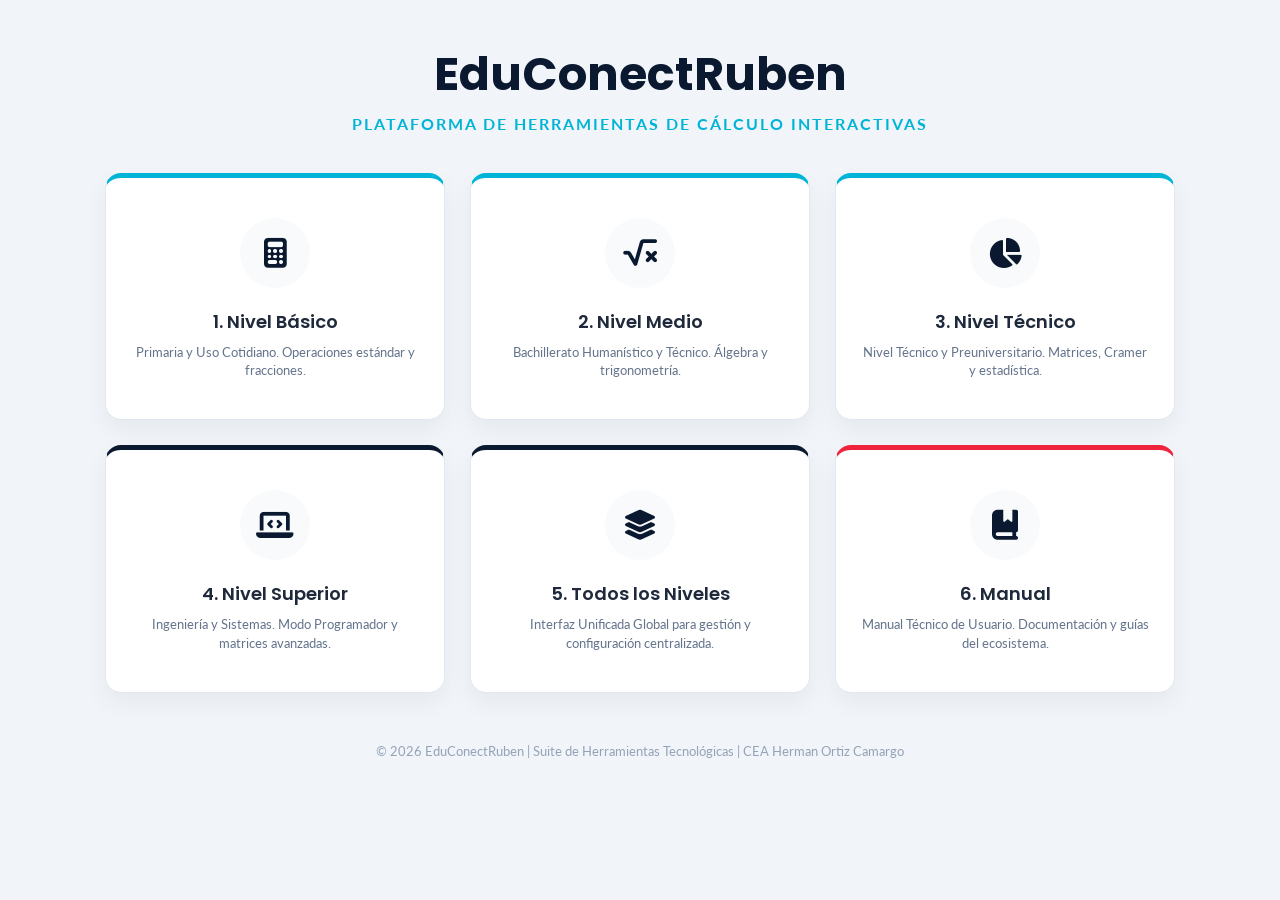
==== index.html @ 66a1eb3a "Add files via upload" ====
<!DOCTYPE html>
<html lang="es">
<head>
    <meta charset="UTF-8">
    <meta name="viewport" content="width=device-width, initial-scale=1.0">
    <title>EduConectRuben | Hub Maestro</title>
    <link rel="preconnect" href="https://fonts.googleapis.com">
    <link rel="preconnect" href="https://fonts.gstatic.com" crossorigin>
    <link href="https://fonts.googleapis.com/css2?family=Poppins:wght@400;600;700&family=Lato:wght@400;700&display=swap" rel="stylesheet">
    <link rel="stylesheet" href="https://cdnjs.cloudflare.com/ajax/libs/font-awesome/6.5.1/css/all.min.css">
    <style>
        /* =========================================
           DISEÑO DE PORTAL MAESTRO EDUCONECTRUBEN
           ========================================= */
        * { box-sizing: border-box; margin: 0; padding: 0; }
        
        body {
            background-color: #f1f5f9;
            min-height: 100vh;
            display: flex;
            flex-direction: column;
            align-items: center;
            font-family: 'Lato', sans-serif;
            padding: 40px 20px;
        }

        .header-portal {
            text-align: center;
            margin-bottom: 40px;
        }

        .header-portal h1 {
            font-family: 'Poppins', sans-serif;
            color: #0A192F;
            font-size: 46px;
            font-weight: 700;
        }

        .header-portal p {
            color: #00B4D8;
            font-size: 16px;
            font-weight: 700;
            text-transform: uppercase;
            letter-spacing: 2px;
            margin-top: 5px;
        }

        /* GRID DE CUADRITOS SIMÉTRICOS PRO (3 COLUMNAS) */
        .grid-container {
            display: grid;
            grid-template-columns: repeat(3, 340px);
            gap: 25px;
            justify-content: center;
            max-width: 1100px;
            width: 100%;
        }

        .calc-tile {
            background-color: #FFFFFF;
            border-radius: 16px;
            box-shadow: 0 10px 25px rgba(10, 25, 47, 0.05);
            display: flex;
            flex-direction: column;
            align-items: center;
            justify-content: center;
            text-decoration: none;
            padding: 40px 25px;
            transition: all 0.3s cubic-bezier(0.4, 0, 0.2, 1);
            border: 1px solid #e2e8f0;
            text-align: center;
            position: relative;
            overflow: hidden;
        }

        .calc-tile:hover {
            transform: translateY(-8px);
            box-shadow: 0 20px 40px rgba(0, 180, 216, 0.15);
            border-color: #00B4D8;
        }

        .calc-tile .icon-wrapper {
            width: 70px;
            height: 70px;
            background-color: #f8fafc;
            border-radius: 50%;
            display: flex;
            align-items: center;
            justify-content: center;
            margin-bottom: 20px;
            transition: all 0.25s ease;
        }

        .calc-tile:hover .icon-wrapper {
            background-color: #00B4D8;
        }

        .calc-tile i {
            font-size: 30px;
            color: #0A192F;
            transition: all 0.25s ease;
        }

        .calc-tile:hover i {
            color: #FFFFFF;
        }

        .calc-tile h3 {
            font-family: 'Poppins', sans-serif;
            color: #1e293b;
            font-size: 18px;
            font-weight: 600;
            margin: 0 0 8px 0;
        }

        .calc-tile p {
            color: #64748b;
            font-size: 13px;
            margin: 0;
            line-height: 1.4;
        }

        /* COLORES DE ACENTO SUPERIOR */
        .tile-accent-blue { border-top: 5px solid #00B4D8; }
        .tile-accent-navy { border-top: 5px solid #0A192F; }
        .tile-accent-red { border-top: 5px solid #EF233C; }

        footer {
            margin-top: 50px;
            color: #94a3b8;
            font-size: 13px;
            text-align: center;
        }
    </style>
</head>
<body>

    <div class="header-portal">
        <h1>EduConectRuben</h1>
        <p>Plataforma de Herramientas de Cálculo Interactivas</p>
    </div>

    <div class="grid-container">
        
        <a href="1. Nivel Básico (Primaria y Uso Cotidiano)/index.html" class="calc-tile tile-accent-blue">
            <div class="icon-wrapper"><i class="fa-solid fa-calculator"></i></div>
            <h3>1. Nivel Básico</h3>
            <p>Primaria y Uso Cotidiano. Operaciones estándar y fracciones.</p>
        </a>

        <a href="2. Nivel Medio y Bachillerato (Humanístico y Técnico)/index.html" class="calc-tile tile-accent-blue">
            <div class="icon-wrapper"><i class="fa-solid fa-square-root-variable"></i></div>
            <h3>2. Nivel Medio</h3>
            <p>Bachillerato Humanístico y Técnico. Álgebra y trigonometría.</p>
        </a>

        <a href="3. Nivel Técnico y Preuniversitario/index.html" class="calc-tile tile-accent-blue">
            <div class="icon-wrapper"><i class="fa-solid fa-chart-pie"></i></div>
            <h3>3. Nivel Técnico</h3>
            <p>Nivel Técnico y Preuniversitario. Matrices, Cramer y estadística.</p>
        </a>

        <a href="4. Nivel Superior y Profesional (Ingeniería y Sistemas)/index.html" class="calc-tile tile-accent-navy">
            <div class="icon-wrapper"><i class="fa-solid fa-laptop-code"></i></div>
            <h3>4. Nivel Superior</h3>
            <p>Ingeniería y Sistemas. Modo Programador y matrices avanzadas.</p>
        </a>

        <a href="5. Todos los Niveles(1-4)/index.html" class="calc-tile tile-accent-navy">
            <div class="icon-wrapper"><i class="fa-solid fa-layer-group"></i></div>
            <h3>5. Todos los Niveles</h3>
            <p>Interfaz Unificada Global para gestión y configuración centralizada.</p>
        </a>

        <a href="6. manual/index.html" class="calc-tile tile-accent-red">
            <div class="icon-wrapper"><i class="fa-solid fa-book-bookmark"></i></div>
            <h3>6. Manual</h3>
            <p>Manual Técnico de Usuario. Documentación y guías del ecosistema.</p>
        </a>

    </div>

    <footer>
        &copy; 2026 EduConectRuben | Suite de Herramientas Tecnológicas | CEA Herman Ortiz Camargo
    </footer>

</body>
</html>
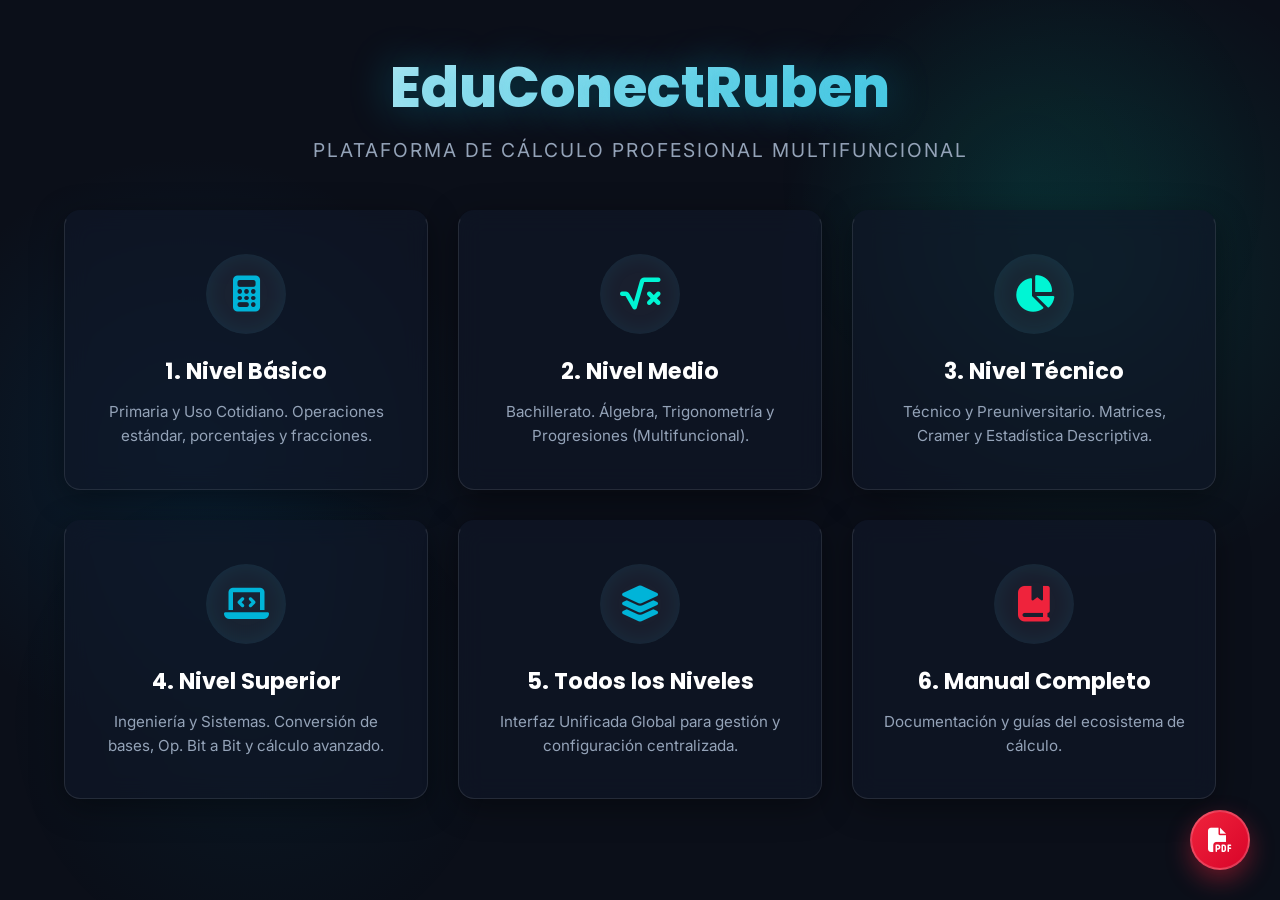
==== commit 3ee6118e: "Add files via upload" ====
--- a/index.html
+++ b/index.html
@@ -3,185 +3,197 @@
 <head>
     <meta charset="UTF-8">
     <meta name="viewport" content="width=device-width, initial-scale=1.0">
-    <title>EduConectRuben | Hub Maestro</title>
-    <link rel="preconnect" href="https://fonts.googleapis.com">
-    <link rel="preconnect" href="https://fonts.gstatic.com" crossorigin>
-    <link href="https://fonts.googleapis.com/css2?family=Poppins:wght@400;600;700&family=Lato:wght@400;700&display=swap" rel="stylesheet">
+    <title>EduConectRuben | Hub de Calculadoras Pro</title>
+    
+    <!-- Global Assets -->
+    <link rel="stylesheet" href="assets/css/global.css">
+    
+    <!-- Icons -->
     <link rel="stylesheet" href="https://cdnjs.cloudflare.com/ajax/libs/font-awesome/6.5.1/css/all.min.css">
+    
     <style>
-        /* =========================================
-           DISEÑO DE PORTAL MAESTRO EDUCONECTRUBEN
-           ========================================= */
-        * { box-sizing: border-box; margin: 0; padding: 0; }
-        
-        body {
-            background-color: #f1f5f9;
-            min-height: 100vh;
-            display: flex;
-            flex-direction: column;
-            align-items: center;
-            font-family: 'Lato', sans-serif;
-            padding: 40px 20px;
+        /* Specific styles for Main Portal */
+        .hero-section {
+            text-align: center;
+            margin-top: 5vh;
+            margin-bottom: 3rem;
+            animation: fadeInDown 0.8s ease-out;
         }
 
-        .header-portal {
-            text-align: center;
-            margin-bottom: 40px;
+        .hero-title {
+            font-size: 3.5rem;
+            font-weight: 800;
+            background: linear-gradient(135deg, #FFF, var(--clr-primary));
+            -webkit-background-clip: text;
+            -webkit-text-fill-color: transparent;
+            margin-bottom: 0.5rem;
+            text-shadow: 0 0 40px rgba(0, 180, 216, 0.4);
         }
 
-        .header-portal h1 {
-            font-family: 'Poppins', sans-serif;
-            color: #0A192F;
-            font-size: 46px;
-            font-weight: 700;
+        .hero-subtitle {
+            font-size: 1.2rem;
+            color: var(--clr-text-muted);
+            letter-spacing: 2px;
+            text-transform: uppercase;
         }
 
-        .header-portal p {
-            color: #00B4D8;
-            font-size: 16px;
-            font-weight: 700;
-            text-transform: uppercase;
-            letter-spacing: 2px;
-            margin-top: 5px;
-        }
-
-        /* GRID DE CUADRITOS SIMÉTRICOS PRO (3 COLUMNAS) */
         .grid-container {
             display: grid;
-            grid-template-columns: repeat(3, 340px);
-            gap: 25px;
-            justify-content: center;
-            max-width: 1100px;
-            width: 100%;
+            grid-template-columns: repeat(auto-fit, minmax(320px, 1fr));
+            gap: 30px;
+            max-width: 1200px;
+            width: 90%;
+            margin: 0 auto;
+            padding-bottom: 100px; /* Space for floating button */
         }
 
         .calc-tile {
-            background-color: #FFFFFF;
-            border-radius: 16px;
-            box-shadow: 0 10px 25px rgba(10, 25, 47, 0.05);
+            position: relative;
+            padding: 40px 30px;
+            text-align: center;
             display: flex;
             flex-direction: column;
             align-items: center;
             justify-content: center;
-            text-decoration: none;
-            padding: 40px 25px;
-            transition: all 0.3s cubic-bezier(0.4, 0, 0.2, 1);
-            border: 1px solid #e2e8f0;
-            text-align: center;
-            position: relative;
+            transition: all 0.4s cubic-bezier(0.175, 0.885, 0.32, 1.275);
             overflow: hidden;
+            border-top: 4px solid transparent;
         }
 
         .calc-tile:hover {
-            transform: translateY(-8px);
-            box-shadow: 0 20px 40px rgba(0, 180, 216, 0.15);
-            border-color: #00B4D8;
+            transform: translateY(-12px) scale(1.02);
+            box-shadow: 0 20px 40px rgba(0, 0, 0, 0.5);
+            border-top-color: var(--clr-primary);
+        }
+        
+        .calc-tile.accent-alt:hover {
+            border-top-color: var(--clr-accent);
+        }
+        
+        .calc-tile.accent-danger:hover {
+            border-top-color: var(--clr-danger);
         }
 
-        .calc-tile .icon-wrapper {
-            width: 70px;
-            height: 70px;
-            background-color: #f8fafc;
+        .icon-wrapper {
+            width: 80px;
+            height: 80px;
+            background: rgba(255, 255, 255, 0.05);
             border-radius: 50%;
             display: flex;
             align-items: center;
             justify-content: center;
             margin-bottom: 20px;
-            transition: all 0.25s ease;
+            transition: all 0.4s ease;
+            box-shadow: inset 0 0 20px rgba(0, 180, 216, 0.1);
         }
 
         .calc-tile:hover .icon-wrapper {
-            background-color: #00B4D8;
+            background: rgba(0, 180, 216, 0.2);
+            transform: rotateY(180deg);
+        }
+        
+        .calc-tile.accent-alt:hover .icon-wrapper {
+            background: rgba(0, 245, 212, 0.2);
+        }
+
+        .calc-tile.accent-danger:hover .icon-wrapper {
+            background: rgba(239, 35, 60, 0.2);
         }
 
         .calc-tile i {
-            font-size: 30px;
-            color: #0A192F;
-            transition: all 0.25s ease;
+            font-size: 36px;
+            color: var(--clr-primary);
+            transition: all 0.4s ease;
         }
 
+        .calc-tile.accent-alt i { color: var(--clr-accent); }
+        .calc-tile.accent-danger i { color: var(--clr-danger); }
+
         .calc-tile:hover i {
-            color: #FFFFFF;
+            color: #FFF;
         }
 
         .calc-tile h3 {
-            font-family: 'Poppins', sans-serif;
-            color: #1e293b;
-            font-size: 18px;
-            font-weight: 600;
-            margin: 0 0 8px 0;
+            font-size: 1.4rem;
+            color: var(--clr-text-main);
+            margin-bottom: 12px;
         }
 
         .calc-tile p {
-            color: #64748b;
-            font-size: 13px;
-            margin: 0;
-            line-height: 1.4;
+            font-size: 0.95rem;
+            color: var(--clr-text-muted);
+            line-height: 1.6;
         }
 
-        /* COLORES DE ACENTO SUPERIOR */
-        .tile-accent-blue { border-top: 5px solid #00B4D8; }
-        .tile-accent-navy { border-top: 5px solid #0A192F; }
-        .tile-accent-red { border-top: 5px solid #EF233C; }
+        @keyframes fadeInDown {
+            from { opacity: 0; transform: translateY(-30px); }
+            to { opacity: 1; transform: translateY(0); }
+        }
 
-        footer {
-            margin-top: 50px;
-            color: #94a3b8;
-            font-size: 13px;
-            text-align: center;
+        /* Subtle Background Particles logic (CSS only approximation for performance) */
+        .particles {
+            position: fixed;
+            top: 0; left: 0; width: 100%; height: 100%;
+            pointer-events: none;
+            z-index: -1;
+            background: 
+                radial-gradient(circle at 80% 20%, rgba(0, 245, 212, 0.05) 0%, transparent 20%),
+                radial-gradient(circle at 20% 80%, rgba(0, 180, 216, 0.05) 0%, transparent 20%);
         }
     </style>
 </head>
 <body>
+    <div class="particles"></div>
 
-    <div class="header-portal">
-        <h1>EduConectRuben</h1>
-        <p>Plataforma de Herramientas de Cálculo Interactivas</p>
+    <div class="hero-section">
+        <h1 class="hero-title">EduConectRuben</h1>
+        <p class="hero-subtitle">Plataforma de Cálculo Profesional Multifuncional</p>
     </div>
 
     <div class="grid-container">
-        
-        <a href="1. Nivel Básico (Primaria y Uso Cotidiano)/index.html" class="calc-tile tile-accent-blue">
+        <!-- Nivel 1 -->
+        <a href="1. Nivel Básico (Primaria y Uso Cotidiano)/index.html" class="glass-panel calc-tile">
             <div class="icon-wrapper"><i class="fa-solid fa-calculator"></i></div>
             <h3>1. Nivel Básico</h3>
-            <p>Primaria y Uso Cotidiano. Operaciones estándar y fracciones.</p>
+            <p>Primaria y Uso Cotidiano. Operaciones estándar, porcentajes y fracciones.</p>
         </a>
 
-        <a href="2. Nivel Medio y Bachillerato (Humanístico y Técnico)/index.html" class="calc-tile tile-accent-blue">
+        <!-- Nivel 2 -->
+        <a href="2. Nivel Medio y Bachillerato (Humanístico y Técnico)/index.html" class="glass-panel calc-tile accent-alt">
             <div class="icon-wrapper"><i class="fa-solid fa-square-root-variable"></i></div>
             <h3>2. Nivel Medio</h3>
-            <p>Bachillerato Humanístico y Técnico. Álgebra y trigonometría.</p>
+            <p>Bachillerato. Álgebra, Trigonometría y Progresiones (Multifuncional).</p>
         </a>
 
-        <a href="3. Nivel Técnico y Preuniversitario/index.html" class="calc-tile tile-accent-blue">
+        <!-- Nivel 3 -->
+        <a href="3. Nivel Técnico y Preuniversitario/index.html" class="glass-panel calc-tile accent-alt">
             <div class="icon-wrapper"><i class="fa-solid fa-chart-pie"></i></div>
             <h3>3. Nivel Técnico</h3>
-            <p>Nivel Técnico y Preuniversitario. Matrices, Cramer y estadística.</p>
+            <p>Técnico y Preuniversitario. Matrices, Cramer y Estadística Descriptiva.</p>
         </a>
 
-        <a href="4. Nivel Superior y Profesional (Ingeniería y Sistemas)/index.html" class="calc-tile tile-accent-navy">
+        <!-- Nivel 4 -->
+        <a href="4. Nivel Superior y Profesional (Ingeniería y Sistemas)/index.html" class="glass-panel calc-tile">
             <div class="icon-wrapper"><i class="fa-solid fa-laptop-code"></i></div>
             <h3>4. Nivel Superior</h3>
-            <p>Ingeniería y Sistemas. Modo Programador y matrices avanzadas.</p>
+            <p>Ingeniería y Sistemas. Conversión de bases, Op. Bit a Bit y cálculo avanzado.</p>
         </a>
 
-        <a href="5. Todos los Niveles(1-4)/index.html" class="calc-tile tile-accent-navy">
+        <!-- Todos -->
+        <a href="5. Todos los Niveles(1-4)/index.html" class="glass-panel calc-tile">
             <div class="icon-wrapper"><i class="fa-solid fa-layer-group"></i></div>
             <h3>5. Todos los Niveles</h3>
             <p>Interfaz Unificada Global para gestión y configuración centralizada.</p>
         </a>
 
-        <a href="6. manual/index.html" class="calc-tile tile-accent-red">
+        <!-- Manual -->
+        <a href="6. manual/index.html" class="glass-panel calc-tile accent-danger">
             <div class="icon-wrapper"><i class="fa-solid fa-book-bookmark"></i></div>
-            <h3>6. Manual</h3>
-            <p>Manual Técnico de Usuario. Documentación y guías del ecosistema.</p>
+            <h3>6. Manual Completo</h3>
+            <p>Documentación y guías del ecosistema de cálculo.</p>
         </a>
-
     </div>
 
-    <footer>
-        &copy; 2026 EduConectRuben | Suite de Herramientas Tecnológicas | CEA Herman Ortiz Camargo
-    </footer>
-
+    <script src="assets/js/global.js"></script>
 </body>
 </html>
--- a/assets/css/global.css
+++ b/assets/css/global.css
@@ -0,0 +1,333 @@
+/* =========================================
+   GLOBAL DESIGN SYSTEM - PRO LEVEL
+   ========================================= */
+
+@import url('https://fonts.googleapis.com/css2?family=Poppins:wght@300;400;500;600;700&family=Inter:wght@400;500;600;700&display=swap');
+
+:root {
+    /* Color Palette - Dark Mode High End */
+    --clr-bg-main: #0B0F19;
+    --clr-bg-glass: rgba(16, 23, 41, 0.65);
+    --clr-bg-glass-hover: rgba(22, 33, 62, 0.85);
+    --clr-border: rgba(255, 255, 255, 0.1);
+    --clr-border-glow: rgba(0, 180, 216, 0.5);
+    
+    /* Accents */
+    --clr-primary: #00B4D8;
+    --clr-secondary: #0077B6;
+    --clr-accent: #00F5D4;
+    --clr-danger: #EF233C;
+    --clr-warning: #FFB703;
+    
+    /* Typography Colors */
+    --clr-text-main: #FFFFFF;
+    --clr-text-muted: #94A3B8;
+    --clr-text-dark: #0A192F;
+    
+    /* Variables */
+    --font-heading: 'Poppins', sans-serif;
+    --font-body: 'Inter', sans-serif;
+    --font-mono: 'Courier New', Courier, monospace;
+    --border-radius: 16px;
+    --shadow-glass: 0 8px 32px 0 rgba(0, 0, 0, 0.37);
+    --transition: all 0.3s cubic-bezier(0.25, 0.8, 0.25, 1);
+}
+
+* {
+    box-sizing: border-box;
+    margin: 0;
+    padding: 0;
+}
+
+body {
+    background-color: var(--clr-bg-main);
+    background-image: 
+        radial-gradient(circle at 15% 50%, rgba(0, 119, 182, 0.15), transparent 25%),
+        radial-gradient(circle at 85% 30%, rgba(0, 245, 212, 0.1), transparent 25%);
+    background-attachment: fixed;
+    color: var(--clr-text-main);
+    font-family: var(--font-body);
+    min-height: 100vh;
+    display: flex;
+    flex-direction: column;
+    overflow-x: hidden;
+}
+
+h1, h2, h3, h4, h5, h6 {
+    font-family: var(--font-heading);
+    font-weight: 700;
+}
+
+a {
+    text-decoration: none;
+    color: inherit;
+}
+
+/* Glassmorphism Container Utility */
+.glass-panel {
+    background: var(--clr-bg-glass);
+    backdrop-filter: blur(12px);
+    -webkit-backdrop-filter: blur(12px);
+    border: 1px solid var(--clr-border);
+    border-radius: var(--border-radius);
+    box-shadow: var(--shadow-glass);
+}
+
+/* Form Elements */
+.input-group {
+    margin-bottom: 1rem;
+    width: 100%;
+}
+
+.input-group label {
+    display: block;
+    font-size: 0.85rem;
+    font-weight: 500;
+    color: var(--clr-text-muted);
+    margin-bottom: 0.5rem;
+    letter-spacing: 0.5px;
+}
+
+.input-field {
+    width: 100%;
+    padding: 12px 16px;
+    background: rgba(255, 255, 255, 0.05);
+    border: 1px solid var(--clr-border);
+    border-radius: 8px;
+    color: var(--clr-text-main);
+    font-family: var(--font-body);
+    font-size: 1rem;
+    transition: var(--transition);
+}
+
+.input-field:focus {
+    outline: none;
+    border-color: var(--clr-primary);
+    background: rgba(255, 255, 255, 0.1);
+    box-shadow: 0 0 0 3px rgba(0, 180, 216, 0.2);
+}
+
+.input-field::placeholder {
+    color: rgba(255, 255, 255, 0.3);
+}
+
+/* Select */
+select.input-field {
+    appearance: none;
+    background-image: url("data:image/svg+xml;charset=UTF-8,%3csvg xmlns='http://www.w3.org/2000/svg' viewBox='0 0 24 24' fill='none' stroke='white' stroke-width='2' stroke-linecap='round' stroke-linejoin='round'%3e%3cpolyline points='6 9 12 15 18 9'%3e%3c/polyline%3e%3c/svg%3e");
+    background-repeat: no-repeat;
+    background-position: right 1rem center;
+    background-size: 1em;
+}
+
+select.input-field option {
+    background-color: var(--clr-bg-main);
+    color: var(--clr-text-main);
+}
+
+/* Buttons */
+.btn-primary {
+    background: linear-gradient(135deg, var(--clr-primary), var(--clr-secondary));
+    color: #fff;
+    border: none;
+    padding: 12px 24px;
+    border-radius: 8px;
+    font-family: var(--font-heading);
+    font-weight: 600;
+    font-size: 1rem;
+    cursor: pointer;
+    transition: var(--transition);
+    width: 100%;
+    display: inline-flex;
+    justify-content: center;
+    align-items: center;
+    gap: 8px;
+}
+
+.btn-primary:hover {
+    transform: translateY(-2px);
+    box-shadow: 0 10px 20px rgba(0, 180, 216, 0.3);
+}
+
+.btn-primary:active {
+    transform: translateY(0);
+}
+
+/* Floating Manual Button */
+.floating-manual-btn {
+    position: fixed;
+    bottom: 30px;
+    right: 30px;
+    background: linear-gradient(135deg, #EF233C, #D90429);
+    color: white;
+    width: 60px;
+    height: 60px;
+    border-radius: 50%;
+    display: flex;
+    justify-content: center;
+    align-items: center;
+    font-size: 24px;
+    box-shadow: 0 10px 25px rgba(239, 35, 60, 0.4);
+    cursor: pointer;
+    z-index: 1000;
+    transition: var(--transition);
+    border: 2px solid rgba(255, 255, 255, 0.2);
+    text-decoration: none;
+}
+
+.floating-manual-btn:hover {
+    transform: translateY(-5px) scale(1.05);
+    box-shadow: 0 15px 30px rgba(239, 35, 60, 0.6);
+}
+
+.floating-manual-btn .tooltip {
+    position: absolute;
+    right: 75px;
+    background: rgba(0, 0, 0, 0.8);
+    color: white;
+    padding: 6px 12px;
+    border-radius: 6px;
+    font-size: 12px;
+    font-family: var(--font-body);
+    white-space: nowrap;
+    opacity: 0;
+    visibility: hidden;
+    transition: var(--transition);
+    backdrop-filter: blur(4px);
+    border: 1px solid rgba(255, 255, 255, 0.1);
+}
+
+.floating-manual-btn:hover .tooltip {
+    opacity: 1;
+    visibility: visible;
+}
+
+/* Global Nav / Header for interior pages */
+.top-nav {
+    display: flex;
+    justify-content: space-between;
+    align-items: center;
+    padding: 20px 40px;
+    background: rgba(11, 15, 25, 0.8);
+    backdrop-filter: blur(10px);
+    border-bottom: 1px solid var(--clr-border);
+    position: sticky;
+    top: 0;
+    z-index: 100;
+}
+
+.nav-brand {
+    display: flex;
+    align-items: center;
+    gap: 12px;
+    font-family: var(--font-heading);
+    font-size: 1.25rem;
+    font-weight: 700;
+    color: var(--clr-text-main);
+}
+
+.nav-brand i {
+    color: var(--clr-primary);
+    font-size: 1.5rem;
+}
+
+.nav-back {
+    color: var(--clr-text-muted);
+    font-size: 0.9rem;
+    display: flex;
+    align-items: center;
+    gap: 8px;
+    transition: var(--transition);
+}
+
+.nav-back:hover {
+    color: var(--clr-primary);
+}
+
+/* Result Box */
+.result-box {
+    margin-top: 1.5rem;
+    padding: 1.5rem;
+    background: rgba(0, 180, 216, 0.05);
+    border-left: 4px solid var(--clr-primary);
+    border-radius: 0 8px 8px 0;
+    font-size: 1.1rem;
+    display: none;
+    animation: fadeIn 0.4s ease forwards;
+}
+
+.result-box.error {
+    border-left-color: var(--clr-danger);
+    background: rgba(239, 35, 60, 0.05);
+}
+
+.result-box.success {
+    border-left-color: var(--clr-accent);
+    background: rgba(0, 245, 212, 0.05);
+}
+
+@keyframes fadeIn {
+    from { opacity: 0; transform: translateY(10px); }
+    to { opacity: 1; transform: translateY(0); }
+}
+
+/* Tabs */
+.tabs-container {
+    display: flex;
+    gap: 10px;
+    margin-bottom: 20px;
+    border-bottom: 1px solid var(--clr-border);
+    padding-bottom: 10px;
+    overflow-x: auto;
+    scrollbar-width: thin;
+}
+
+.tab-btn {
+    background: transparent;
+    border: none;
+    color: var(--clr-text-muted);
+    font-family: var(--font-heading);
+    font-size: 0.95rem;
+    font-weight: 500;
+    padding: 8px 16px;
+    border-radius: 8px;
+    cursor: pointer;
+    transition: var(--transition);
+    white-space: nowrap;
+}
+
+.tab-btn:hover {
+    color: var(--clr-text-main);
+    background: rgba(255, 255, 255, 0.05);
+}
+
+.tab-btn.active {
+    color: var(--clr-primary);
+    background: rgba(0, 180, 216, 0.1);
+}
+
+.tab-content {
+    display: none;
+    animation: fadeIn 0.3s ease;
+}
+
+.tab-content.active {
+    display: block;
+}
+
+/* Layout utilities */
+.grid-2 {
+    display: grid;
+    grid-template-columns: 1fr 1fr;
+    gap: 20px;
+}
+
+@media (max-width: 768px) {
+    .grid-2 {
+        grid-template-columns: 1fr;
+    }
+    
+    .top-nav {
+        padding: 15px 20px;
+    }
+}
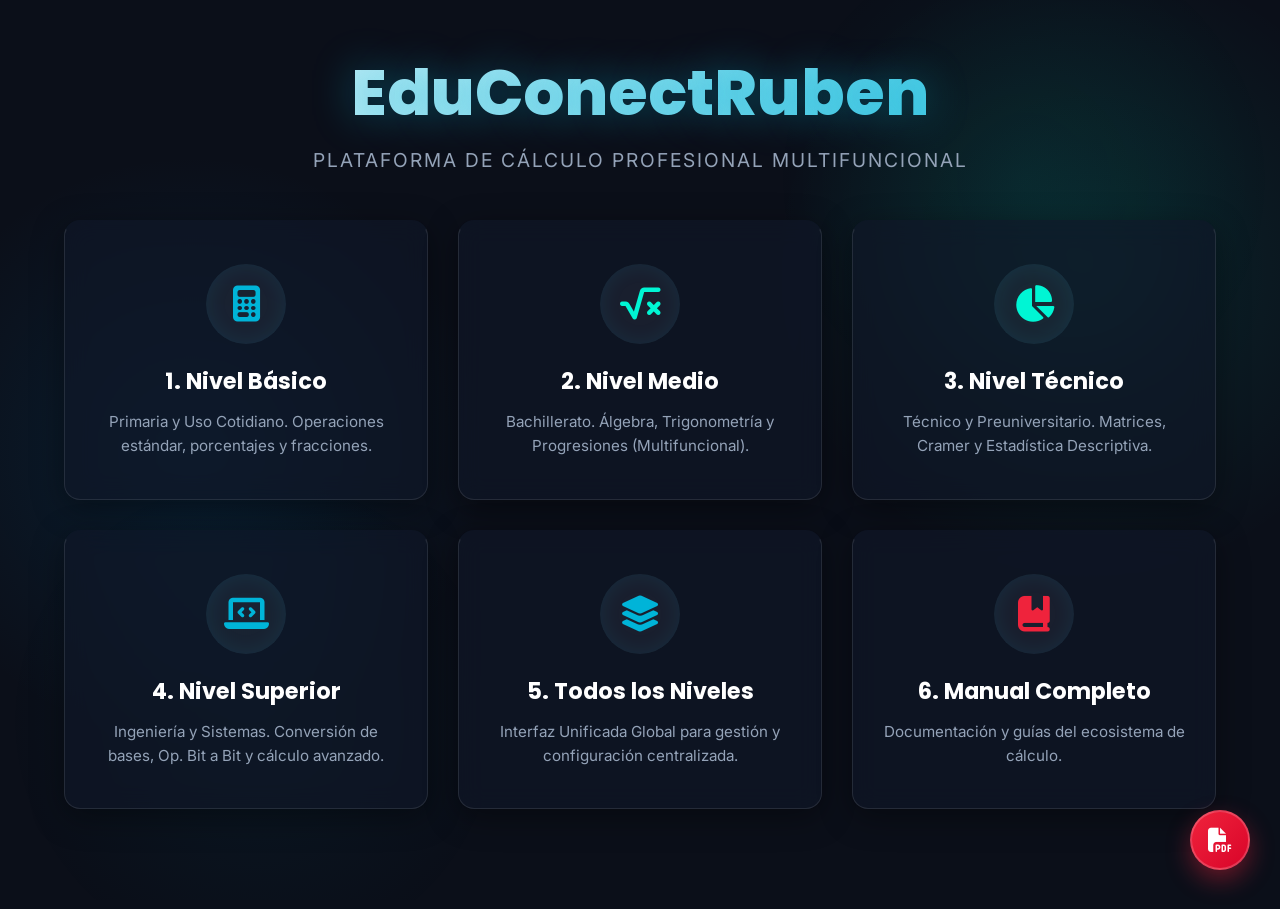
==== commit c834736b: "Add files via upload" ====
--- a/index.html
+++ b/index.html
@@ -21,17 +21,18 @@
         }
 
         .hero-title {
-            font-size: 3.5rem;
+            font-size: clamp(1.8rem, 10vw, 4rem);
             font-weight: 800;
             background: linear-gradient(135deg, #FFF, var(--clr-primary));
             -webkit-background-clip: text;
             -webkit-text-fill-color: transparent;
             margin-bottom: 0.5rem;
             text-shadow: 0 0 40px rgba(0, 180, 216, 0.4);
+            word-break: break-word;
         }
 
         .hero-subtitle {
-            font-size: 1.2rem;
+            font-size: clamp(0.85rem, 3vw, 1.2rem);
             color: var(--clr-text-muted);
             letter-spacing: 2px;
             text-transform: uppercase;
@@ -39,7 +40,7 @@
 
         .grid-container {
             display: grid;
-            grid-template-columns: repeat(auto-fit, minmax(320px, 1fr));
+            grid-template-columns: repeat(auto-fit, minmax(min(100%, 300px), 1fr));
             gap: 30px;
             max-width: 1200px;
             width: 90%;
@@ -141,6 +142,22 @@
                 radial-gradient(circle at 20% 80%, rgba(0, 180, 216, 0.05) 0%, transparent 20%);
         }
     </style>
+
+    <!-- Open Graph / Redes Sociales -->
+    <meta property="og:title" content="Calculadoras Educativas Pro">
+    <meta property="og:description" content="Suite profesional de calculadoras multifuncionales para estudiantes e ingenieros. Aritmética, Geometría Analítica, Sistemas, Lógica Proposicional y más.">
+    <meta property="og:image" content="https://calculadora-por-niveles.netlify.app/instalar/share-icon.png">
+    <meta property="og:url" content="https://calculadora-por-niveles.netlify.app/">
+    <meta property="og:type" content="website">
+
+    <!-- PWA Manifest -->
+    <link rel="manifest" href="/instalar/manifest.json">
+    <meta name="theme-color" content="#00b4d8">
+
+
+    <!-- Favicon -->
+    <link rel="icon" type="image/png" href="/instalar/icon-192.png">
+
 </head>
 <body>
     <div class="particles"></div>
@@ -195,5 +212,9 @@
     </div>
 
     <script src="assets/js/global.js"></script>
+
+    <!-- PWA Installation Script -->
+    <script src="/instalar/pwa.js"></script>
+
 </body>
 </html>
--- a/assets/css/global.css
+++ b/assets/css/global.css
@@ -322,12 +322,83 @@
     gap: 20px;
 }
 
+/* Responsive Global Utilities */
 @media (max-width: 768px) {
     .grid-2 {
-        grid-template-columns: 1fr;
+        grid-template-columns: 1fr !important;
+        gap: 15px !important;
     }
     
     .top-nav {
-        padding: 15px 20px;
-    }
-}
+        padding: 15px 15px !important;
+        flex-direction: column;
+        gap: 10px;
+        text-align: center;
+    }
+
+    .app-container {
+        width: 96% !important;
+        margin: 15px auto !important;
+        padding: 20px 15px !important;
+    }
+
+    .tabs-container {
+        padding-bottom: 5px !important;
+        margin-bottom: 15px !important;
+    }
+
+    .tab-btn {
+        padding: 8px 12px !important;
+        font-size: 0.85rem !important;
+    }
+
+    .calc-hardware {
+        width: 100% !important;
+        max-width: 100% !important;
+        padding: 15px !important;
+    }
+
+    .calc-display {
+        font-size: 2rem !important;
+        min-height: 70px !important;
+        padding: 10px 15px !important;
+    }
+
+    .btn-c {
+        padding: 15px 5px !important;
+        font-size: 1.1rem !important;
+    }
+
+    .matrix-wrapper {
+        overflow-x: auto !important;
+        width: 100% !important;
+        padding-bottom: 10px;
+        justify-content: flex-start !important;
+    }
+
+    /* Tablas como la de lógica */
+    table {
+        display: block !important;
+        overflow-x: auto !important;
+        white-space: nowrap !important;
+        width: 100% !important;
+        -webkit-overflow-scrolling: touch;
+    }
+
+    .floating-manual-btn {
+        width: 50px !important;
+        height: 50px !important;
+        font-size: 20px !important;
+        bottom: 15px !important;
+        right: 15px !important;
+    }
+
+    .result-box {
+        font-size: 1rem !important;
+        padding: 1rem !important;
+        overflow-x: auto !important;
+        word-wrap: break-word !important;
+        width: 100% !important;
+        box-sizing: border-box;
+    }
+}
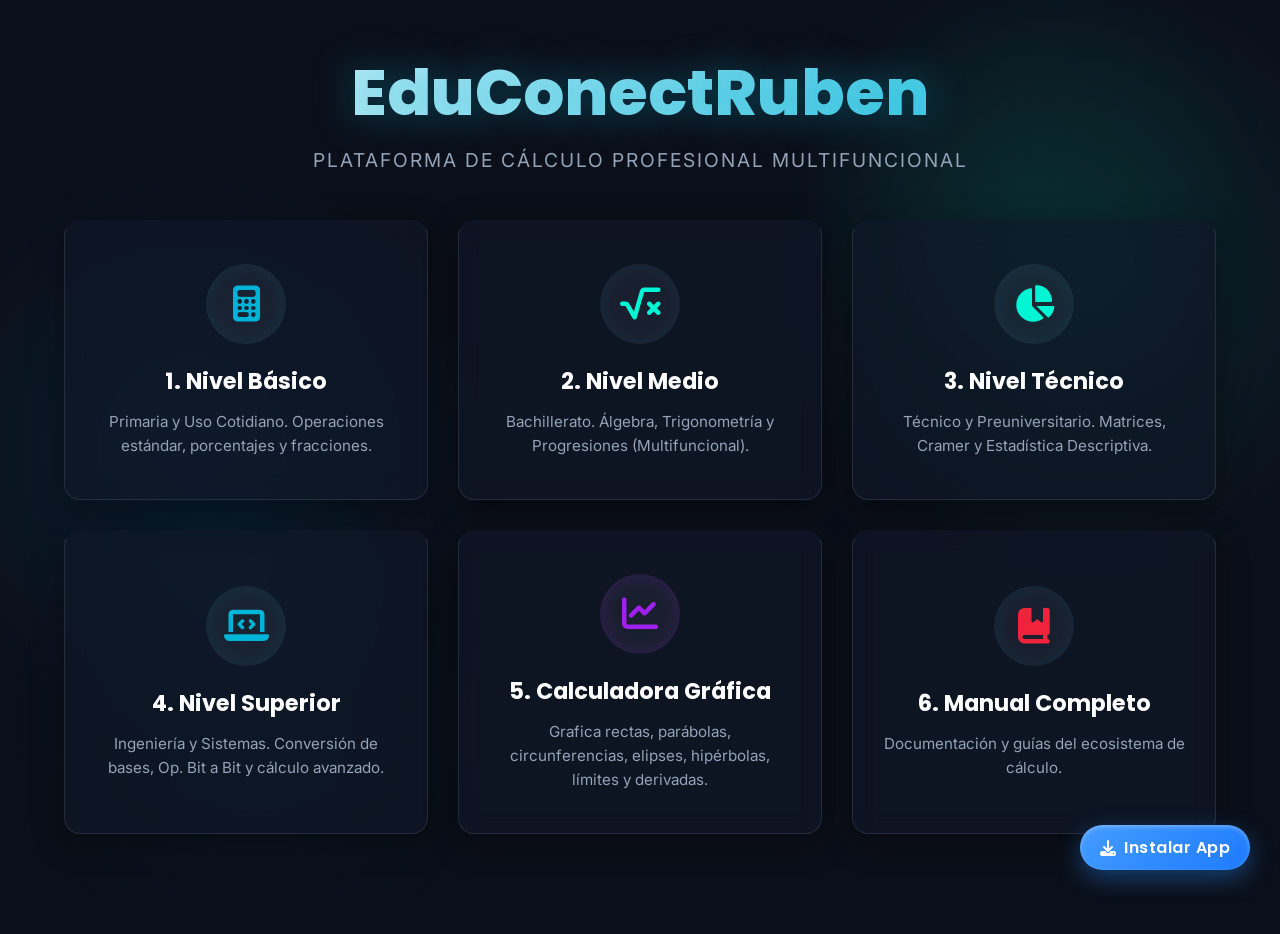
==== commit 78fce121: "Add files via upload" ====
--- a/index.html
+++ b/index.html
@@ -1,220 +1,220 @@
-<!DOCTYPE html>
-<html lang="es">
-<head>
-    <meta charset="UTF-8">
-    <meta name="viewport" content="width=device-width, initial-scale=1.0">
-    <title>EduConectRuben | Hub de Calculadoras Pro</title>
-    
-    <!-- Global Assets -->
-    <link rel="stylesheet" href="assets/css/global.css">
-    
-    <!-- Icons -->
-    <link rel="stylesheet" href="https://cdnjs.cloudflare.com/ajax/libs/font-awesome/6.5.1/css/all.min.css">
-    
-    <style>
-        /* Specific styles for Main Portal */
-        .hero-section {
-            text-align: center;
-            margin-top: 5vh;
-            margin-bottom: 3rem;
-            animation: fadeInDown 0.8s ease-out;
-        }
-
-        .hero-title {
-            font-size: clamp(1.8rem, 10vw, 4rem);
-            font-weight: 800;
-            background: linear-gradient(135deg, #FFF, var(--clr-primary));
-            -webkit-background-clip: text;
-            -webkit-text-fill-color: transparent;
-            margin-bottom: 0.5rem;
-            text-shadow: 0 0 40px rgba(0, 180, 216, 0.4);
-            word-break: break-word;
-        }
-
-        .hero-subtitle {
-            font-size: clamp(0.85rem, 3vw, 1.2rem);
-            color: var(--clr-text-muted);
-            letter-spacing: 2px;
-            text-transform: uppercase;
-        }
-
-        .grid-container {
-            display: grid;
-            grid-template-columns: repeat(auto-fit, minmax(min(100%, 300px), 1fr));
-            gap: 30px;
-            max-width: 1200px;
-            width: 90%;
-            margin: 0 auto;
-            padding-bottom: 100px; /* Space for floating button */
-        }
-
-        .calc-tile {
-            position: relative;
-            padding: 40px 30px;
-            text-align: center;
-            display: flex;
-            flex-direction: column;
-            align-items: center;
-            justify-content: center;
-            transition: all 0.4s cubic-bezier(0.175, 0.885, 0.32, 1.275);
-            overflow: hidden;
-            border-top: 4px solid transparent;
-        }
-
-        .calc-tile:hover {
-            transform: translateY(-12px) scale(1.02);
-            box-shadow: 0 20px 40px rgba(0, 0, 0, 0.5);
-            border-top-color: var(--clr-primary);
-        }
-        
-        .calc-tile.accent-alt:hover {
-            border-top-color: var(--clr-accent);
-        }
-        
-        .calc-tile.accent-danger:hover {
-            border-top-color: var(--clr-danger);
-        }
-
-        .icon-wrapper {
-            width: 80px;
-            height: 80px;
-            background: rgba(255, 255, 255, 0.05);
-            border-radius: 50%;
-            display: flex;
-            align-items: center;
-            justify-content: center;
-            margin-bottom: 20px;
-            transition: all 0.4s ease;
-            box-shadow: inset 0 0 20px rgba(0, 180, 216, 0.1);
-        }
-
-        .calc-tile:hover .icon-wrapper {
-            background: rgba(0, 180, 216, 0.2);
-            transform: rotateY(180deg);
-        }
-        
-        .calc-tile.accent-alt:hover .icon-wrapper {
-            background: rgba(0, 245, 212, 0.2);
-        }
-
-        .calc-tile.accent-danger:hover .icon-wrapper {
-            background: rgba(239, 35, 60, 0.2);
-        }
-
-        .calc-tile i {
-            font-size: 36px;
-            color: var(--clr-primary);
-            transition: all 0.4s ease;
-        }
-
-        .calc-tile.accent-alt i { color: var(--clr-accent); }
-        .calc-tile.accent-danger i { color: var(--clr-danger); }
-
-        .calc-tile:hover i {
-            color: #FFF;
-        }
-
-        .calc-tile h3 {
-            font-size: 1.4rem;
-            color: var(--clr-text-main);
-            margin-bottom: 12px;
-        }
-
-        .calc-tile p {
-            font-size: 0.95rem;
-            color: var(--clr-text-muted);
-            line-height: 1.6;
-        }
-
-        @keyframes fadeInDown {
-            from { opacity: 0; transform: translateY(-30px); }
-            to { opacity: 1; transform: translateY(0); }
-        }
-
-        /* Subtle Background Particles logic (CSS only approximation for performance) */
-        .particles {
-            position: fixed;
-            top: 0; left: 0; width: 100%; height: 100%;
-            pointer-events: none;
-            z-index: -1;
-            background: 
-                radial-gradient(circle at 80% 20%, rgba(0, 245, 212, 0.05) 0%, transparent 20%),
-                radial-gradient(circle at 20% 80%, rgba(0, 180, 216, 0.05) 0%, transparent 20%);
-        }
-    </style>
-
-    <!-- Open Graph / Redes Sociales -->
-    <meta property="og:title" content="Calculadoras Educativas Pro">
-    <meta property="og:description" content="Suite profesional de calculadoras multifuncionales para estudiantes e ingenieros. Aritmética, Geometría Analítica, Sistemas, Lógica Proposicional y más.">
-    <meta property="og:image" content="https://calculadora-por-niveles.netlify.app/instalar/share-icon.png">
-    <meta property="og:url" content="https://calculadora-por-niveles.netlify.app/">
-    <meta property="og:type" content="website">
-
-    <!-- PWA Manifest -->
-    <link rel="manifest" href="/instalar/manifest.json">
-    <meta name="theme-color" content="#00b4d8">
-
-
-    <!-- Favicon -->
-    <link rel="icon" type="image/png" href="/instalar/icon-192.png">
-
-</head>
-<body>
-    <div class="particles"></div>
-
-    <div class="hero-section">
-        <h1 class="hero-title">EduConectRuben</h1>
-        <p class="hero-subtitle">Plataforma de Cálculo Profesional Multifuncional</p>
-    </div>
-
-    <div class="grid-container">
-        <!-- Nivel 1 -->
-        <a href="1. Nivel Básico (Primaria y Uso Cotidiano)/index.html" class="glass-panel calc-tile">
-            <div class="icon-wrapper"><i class="fa-solid fa-calculator"></i></div>
-            <h3>1. Nivel Básico</h3>
-            <p>Primaria y Uso Cotidiano. Operaciones estándar, porcentajes y fracciones.</p>
-        </a>
-
-        <!-- Nivel 2 -->
-        <a href="2. Nivel Medio y Bachillerato (Humanístico y Técnico)/index.html" class="glass-panel calc-tile accent-alt">
-            <div class="icon-wrapper"><i class="fa-solid fa-square-root-variable"></i></div>
-            <h3>2. Nivel Medio</h3>
-            <p>Bachillerato. Álgebra, Trigonometría y Progresiones (Multifuncional).</p>
-        </a>
-
-        <!-- Nivel 3 -->
-        <a href="3. Nivel Técnico y Preuniversitario/index.html" class="glass-panel calc-tile accent-alt">
-            <div class="icon-wrapper"><i class="fa-solid fa-chart-pie"></i></div>
-            <h3>3. Nivel Técnico</h3>
-            <p>Técnico y Preuniversitario. Matrices, Cramer y Estadística Descriptiva.</p>
-        </a>
-
-        <!-- Nivel 4 -->
-        <a href="4. Nivel Superior y Profesional (Ingeniería y Sistemas)/index.html" class="glass-panel calc-tile">
-            <div class="icon-wrapper"><i class="fa-solid fa-laptop-code"></i></div>
-            <h3>4. Nivel Superior</h3>
-            <p>Ingeniería y Sistemas. Conversión de bases, Op. Bit a Bit y cálculo avanzado.</p>
-        </a>
-
-        <!-- Todos -->
-        <a href="5. Todos los Niveles(1-4)/index.html" class="glass-panel calc-tile">
-            <div class="icon-wrapper"><i class="fa-solid fa-layer-group"></i></div>
-            <h3>5. Todos los Niveles</h3>
-            <p>Interfaz Unificada Global para gestión y configuración centralizada.</p>
-        </a>
-
-        <!-- Manual -->
-        <a href="6. manual/index.html" class="glass-panel calc-tile accent-danger">
-            <div class="icon-wrapper"><i class="fa-solid fa-book-bookmark"></i></div>
-            <h3>6. Manual Completo</h3>
-            <p>Documentación y guías del ecosistema de cálculo.</p>
-        </a>
-    </div>
-
-    <script src="assets/js/global.js"></script>
-
-    <!-- PWA Installation Script -->
-    <script src="/instalar/pwa.js"></script>
-
-</body>
+<!DOCTYPE html>
+<html lang="es">
+<head>
+    <meta charset="UTF-8">
+    <meta name="viewport" content="width=device-width, initial-scale=1.0">
+    <title>EduConectRuben | Hub de Calculadoras Pro</title>
+    
+    <!-- Global Assets -->
+    <link rel="stylesheet" href="assets/css/global.css">
+    
+    <!-- Icons -->
+    <link rel="stylesheet" href="https://cdnjs.cloudflare.com/ajax/libs/font-awesome/6.5.1/css/all.min.css">
+    
+    <style>
+        /* Specific styles for Main Portal */
+        .hero-section {
+            text-align: center;
+            margin-top: 5vh;
+            margin-bottom: 3rem;
+            animation: fadeInDown 0.8s ease-out;
+        }
+
+        .hero-title {
+            font-size: clamp(1.8rem, 10vw, 4rem);
+            font-weight: 800;
+            background: linear-gradient(135deg, #FFF, var(--clr-primary));
+            -webkit-background-clip: text;
+            -webkit-text-fill-color: transparent;
+            margin-bottom: 0.5rem;
+            text-shadow: 0 0 40px rgba(0, 180, 216, 0.4);
+            word-break: break-word;
+        }
+
+        .hero-subtitle {
+            font-size: clamp(0.85rem, 3vw, 1.2rem);
+            color: var(--clr-text-muted);
+            letter-spacing: 2px;
+            text-transform: uppercase;
+        }
+
+        .grid-container {
+            display: grid;
+            grid-template-columns: repeat(auto-fit, minmax(min(100%, 300px), 1fr));
+            gap: 30px;
+            max-width: 1200px;
+            width: 90%;
+            margin: 0 auto;
+            padding-bottom: 100px; /* Space for floating button */
+        }
+
+        .calc-tile {
+            position: relative;
+            padding: 40px 30px;
+            text-align: center;
+            display: flex;
+            flex-direction: column;
+            align-items: center;
+            justify-content: center;
+            transition: all 0.4s cubic-bezier(0.175, 0.885, 0.32, 1.275);
+            overflow: hidden;
+            border-top: 4px solid transparent;
+        }
+
+        .calc-tile:hover {
+            transform: translateY(-12px) scale(1.02);
+            box-shadow: 0 20px 40px rgba(0, 0, 0, 0.5);
+            border-top-color: var(--clr-primary);
+        }
+        
+        .calc-tile.accent-alt:hover {
+            border-top-color: var(--clr-accent);
+        }
+        
+        .calc-tile.accent-danger:hover {
+            border-top-color: var(--clr-danger);
+        }
+
+        .icon-wrapper {
+            width: 80px;
+            height: 80px;
+            background: rgba(255, 255, 255, 0.05);
+            border-radius: 50%;
+            display: flex;
+            align-items: center;
+            justify-content: center;
+            margin-bottom: 20px;
+            transition: all 0.4s ease;
+            box-shadow: inset 0 0 20px rgba(0, 180, 216, 0.1);
+        }
+
+        .calc-tile:hover .icon-wrapper {
+            background: rgba(0, 180, 216, 0.2);
+            transform: rotateY(180deg);
+        }
+        
+        .calc-tile.accent-alt:hover .icon-wrapper {
+            background: rgba(0, 245, 212, 0.2);
+        }
+
+        .calc-tile.accent-danger:hover .icon-wrapper {
+            background: rgba(239, 35, 60, 0.2);
+        }
+
+        .calc-tile i {
+            font-size: 36px;
+            color: var(--clr-primary);
+            transition: all 0.4s ease;
+        }
+
+        .calc-tile.accent-alt i { color: var(--clr-accent); }
+        .calc-tile.accent-danger i { color: var(--clr-danger); }
+
+        .calc-tile:hover i {
+            color: #FFF;
+        }
+
+        .calc-tile h3 {
+            font-size: 1.4rem;
+            color: var(--clr-text-main);
+            margin-bottom: 12px;
+        }
+
+        .calc-tile p {
+            font-size: 0.95rem;
+            color: var(--clr-text-muted);
+            line-height: 1.6;
+        }
+
+        @keyframes fadeInDown {
+            from { opacity: 0; transform: translateY(-30px); }
+            to { opacity: 1; transform: translateY(0); }
+        }
+
+        /* Subtle Background Particles logic (CSS only approximation for performance) */
+        .particles {
+            position: fixed;
+            top: 0; left: 0; width: 100%; height: 100%;
+            pointer-events: none;
+            z-index: -1;
+            background: 
+                radial-gradient(circle at 80% 20%, rgba(0, 245, 212, 0.05) 0%, transparent 20%),
+                radial-gradient(circle at 20% 80%, rgba(0, 180, 216, 0.05) 0%, transparent 20%);
+        }
+    </style>
+
+    <!-- Open Graph / Redes Sociales -->
+    <meta property="og:title" content="Calculadoras Educativas Pro">
+    <meta property="og:description" content="Suite profesional de calculadoras multifuncionales para estudiantes e ingenieros. Aritmética, Geometría Analítica, Sistemas, Lógica Proposicional y más.">
+    <meta property="og:image" content="https://calculadora-por-niveles.netlify.app/instalar/share-icon.png">
+    <meta property="og:url" content="https://calculadora-por-niveles.netlify.app/">
+    <meta property="og:type" content="website">
+
+    <!-- PWA Manifest -->
+    <link rel="manifest" href="instalar/manifest.json">
+    <meta name="theme-color" content="#00b4d8">
+
+
+    <!-- Favicon -->
+    <link rel="icon" type="image/png" href="instalar/icon-192.png">
+
+</head>
+<body>
+    <div class="particles"></div>
+
+    <div class="hero-section">
+        <h1 class="hero-title">EduConectRuben</h1>
+        <p class="hero-subtitle">Plataforma de Cálculo Profesional Multifuncional</p>
+    </div>
+
+    <div class="grid-container">
+        <!-- Nivel 1 -->
+        <a href="1. Nivel Básico (Primaria y Uso Cotidiano)/index.html" class="glass-panel calc-tile">
+            <div class="icon-wrapper"><i class="fa-solid fa-calculator"></i></div>
+            <h3>1. Nivel Básico</h3>
+            <p>Primaria y Uso Cotidiano. Operaciones estándar, porcentajes y fracciones.</p>
+        </a>
+
+        <!-- Nivel 2 -->
+        <a href="2. Nivel Medio y Bachillerato (Humanístico y Técnico)/index.html" class="glass-panel calc-tile accent-alt">
+            <div class="icon-wrapper"><i class="fa-solid fa-square-root-variable"></i></div>
+            <h3>2. Nivel Medio</h3>
+            <p>Bachillerato. Álgebra, Trigonometría y Progresiones (Multifuncional).</p>
+        </a>
+
+        <!-- Nivel 3 -->
+        <a href="3. Nivel Técnico y Preuniversitario/index.html" class="glass-panel calc-tile accent-alt">
+            <div class="icon-wrapper"><i class="fa-solid fa-chart-pie"></i></div>
+            <h3>3. Nivel Técnico</h3>
+            <p>Técnico y Preuniversitario. Matrices, Cramer y Estadística Descriptiva.</p>
+        </a>
+
+        <!-- Nivel 4 -->
+        <a href="4. Nivel Superior y Profesional (Ingeniería y Sistemas)/index.html" class="glass-panel calc-tile">
+            <div class="icon-wrapper"><i class="fa-solid fa-laptop-code"></i></div>
+            <h3>4. Nivel Superior</h3>
+            <p>Ingeniería y Sistemas. Conversión de bases, Op. Bit a Bit y cálculo avanzado.</p>
+        </a>
+
+        <!-- Calculadora Gráfica -->
+        <a href="grafica/index.html" class="glass-panel calc-tile">
+            <div class="icon-wrapper" style="box-shadow: inset 0 0 20px rgba(160, 32, 240, 0.2);"><i class="fa-solid fa-chart-line" style="color: #a020f0;"></i></div>
+            <h3>5. Calculadora Gráfica</h3>
+            <p>Grafica rectas, parábolas, circunferencias, elipses, hipérbolas, límites y derivadas.</p>
+        </a>
+
+        <!-- Manual -->
+        <a href="6. manual/index.html" class="glass-panel calc-tile accent-danger">
+            <div class="icon-wrapper"><i class="fa-solid fa-book-bookmark"></i></div>
+            <h3>6. Manual Completo</h3>
+            <p>Documentación y guías del ecosistema de cálculo.</p>
+        </a>
+    </div>
+
+    <script src="assets/js/global.js"></script>
+
+    <!-- PWA Installation Script -->
+    <script src="instalar/pwa.js"></script>
+
+</body>
 </html>
--- a/assets/css/global.css
+++ b/assets/css/global.css
@@ -1,404 +1,404 @@
-/* =========================================
-   GLOBAL DESIGN SYSTEM - PRO LEVEL
-   ========================================= */
-
-@import url('https://fonts.googleapis.com/css2?family=Poppins:wght@300;400;500;600;700&family=Inter:wght@400;500;600;700&display=swap');
-
-:root {
-    /* Color Palette - Dark Mode High End */
-    --clr-bg-main: #0B0F19;
-    --clr-bg-glass: rgba(16, 23, 41, 0.65);
-    --clr-bg-glass-hover: rgba(22, 33, 62, 0.85);
-    --clr-border: rgba(255, 255, 255, 0.1);
-    --clr-border-glow: rgba(0, 180, 216, 0.5);
-    
-    /* Accents */
-    --clr-primary: #00B4D8;
-    --clr-secondary: #0077B6;
-    --clr-accent: #00F5D4;
-    --clr-danger: #EF233C;
-    --clr-warning: #FFB703;
-    
-    /* Typography Colors */
-    --clr-text-main: #FFFFFF;
-    --clr-text-muted: #94A3B8;
-    --clr-text-dark: #0A192F;
-    
-    /* Variables */
-    --font-heading: 'Poppins', sans-serif;
-    --font-body: 'Inter', sans-serif;
-    --font-mono: 'Courier New', Courier, monospace;
-    --border-radius: 16px;
-    --shadow-glass: 0 8px 32px 0 rgba(0, 0, 0, 0.37);
-    --transition: all 0.3s cubic-bezier(0.25, 0.8, 0.25, 1);
-}
-
-* {
-    box-sizing: border-box;
-    margin: 0;
-    padding: 0;
-}
-
-body {
-    background-color: var(--clr-bg-main);
-    background-image: 
-        radial-gradient(circle at 15% 50%, rgba(0, 119, 182, 0.15), transparent 25%),
-        radial-gradient(circle at 85% 30%, rgba(0, 245, 212, 0.1), transparent 25%);
-    background-attachment: fixed;
-    color: var(--clr-text-main);
-    font-family: var(--font-body);
-    min-height: 100vh;
-    display: flex;
-    flex-direction: column;
-    overflow-x: hidden;
-}
-
-h1, h2, h3, h4, h5, h6 {
-    font-family: var(--font-heading);
-    font-weight: 700;
-}
-
-a {
-    text-decoration: none;
-    color: inherit;
-}
-
-/* Glassmorphism Container Utility */
-.glass-panel {
-    background: var(--clr-bg-glass);
-    backdrop-filter: blur(12px);
-    -webkit-backdrop-filter: blur(12px);
-    border: 1px solid var(--clr-border);
-    border-radius: var(--border-radius);
-    box-shadow: var(--shadow-glass);
-}
-
-/* Form Elements */
-.input-group {
-    margin-bottom: 1rem;
-    width: 100%;
-}
-
-.input-group label {
-    display: block;
-    font-size: 0.85rem;
-    font-weight: 500;
-    color: var(--clr-text-muted);
-    margin-bottom: 0.5rem;
-    letter-spacing: 0.5px;
-}
-
-.input-field {
-    width: 100%;
-    padding: 12px 16px;
-    background: rgba(255, 255, 255, 0.05);
-    border: 1px solid var(--clr-border);
-    border-radius: 8px;
-    color: var(--clr-text-main);
-    font-family: var(--font-body);
-    font-size: 1rem;
-    transition: var(--transition);
-}
-
-.input-field:focus {
-    outline: none;
-    border-color: var(--clr-primary);
-    background: rgba(255, 255, 255, 0.1);
-    box-shadow: 0 0 0 3px rgba(0, 180, 216, 0.2);
-}
-
-.input-field::placeholder {
-    color: rgba(255, 255, 255, 0.3);
-}
-
-/* Select */
-select.input-field {
-    appearance: none;
-    background-image: url("data:image/svg+xml;charset=UTF-8,%3csvg xmlns='http://www.w3.org/2000/svg' viewBox='0 0 24 24' fill='none' stroke='white' stroke-width='2' stroke-linecap='round' stroke-linejoin='round'%3e%3cpolyline points='6 9 12 15 18 9'%3e%3c/polyline%3e%3c/svg%3e");
-    background-repeat: no-repeat;
-    background-position: right 1rem center;
-    background-size: 1em;
-}
-
-select.input-field option {
-    background-color: var(--clr-bg-main);
-    color: var(--clr-text-main);
-}
-
-/* Buttons */
-.btn-primary {
-    background: linear-gradient(135deg, var(--clr-primary), var(--clr-secondary));
-    color: #fff;
-    border: none;
-    padding: 12px 24px;
-    border-radius: 8px;
-    font-family: var(--font-heading);
-    font-weight: 600;
-    font-size: 1rem;
-    cursor: pointer;
-    transition: var(--transition);
-    width: 100%;
-    display: inline-flex;
-    justify-content: center;
-    align-items: center;
-    gap: 8px;
-}
-
-.btn-primary:hover {
-    transform: translateY(-2px);
-    box-shadow: 0 10px 20px rgba(0, 180, 216, 0.3);
-}
-
-.btn-primary:active {
-    transform: translateY(0);
-}
-
-/* Floating Manual Button */
-.floating-manual-btn {
-    position: fixed;
-    bottom: 30px;
-    right: 30px;
-    background: linear-gradient(135deg, #EF233C, #D90429);
-    color: white;
-    width: 60px;
-    height: 60px;
-    border-radius: 50%;
-    display: flex;
-    justify-content: center;
-    align-items: center;
-    font-size: 24px;
-    box-shadow: 0 10px 25px rgba(239, 35, 60, 0.4);
-    cursor: pointer;
-    z-index: 1000;
-    transition: var(--transition);
-    border: 2px solid rgba(255, 255, 255, 0.2);
-    text-decoration: none;
-}
-
-.floating-manual-btn:hover {
-    transform: translateY(-5px) scale(1.05);
-    box-shadow: 0 15px 30px rgba(239, 35, 60, 0.6);
-}
-
-.floating-manual-btn .tooltip {
-    position: absolute;
-    right: 75px;
-    background: rgba(0, 0, 0, 0.8);
-    color: white;
-    padding: 6px 12px;
-    border-radius: 6px;
-    font-size: 12px;
-    font-family: var(--font-body);
-    white-space: nowrap;
-    opacity: 0;
-    visibility: hidden;
-    transition: var(--transition);
-    backdrop-filter: blur(4px);
-    border: 1px solid rgba(255, 255, 255, 0.1);
-}
-
-.floating-manual-btn:hover .tooltip {
-    opacity: 1;
-    visibility: visible;
-}
-
-/* Global Nav / Header for interior pages */
-.top-nav {
-    display: flex;
-    justify-content: space-between;
-    align-items: center;
-    padding: 20px 40px;
-    background: rgba(11, 15, 25, 0.8);
-    backdrop-filter: blur(10px);
-    border-bottom: 1px solid var(--clr-border);
-    position: sticky;
-    top: 0;
-    z-index: 100;
-}
-
-.nav-brand {
-    display: flex;
-    align-items: center;
-    gap: 12px;
-    font-family: var(--font-heading);
-    font-size: 1.25rem;
-    font-weight: 700;
-    color: var(--clr-text-main);
-}
-
-.nav-brand i {
-    color: var(--clr-primary);
-    font-size: 1.5rem;
-}
-
-.nav-back {
-    color: var(--clr-text-muted);
-    font-size: 0.9rem;
-    display: flex;
-    align-items: center;
-    gap: 8px;
-    transition: var(--transition);
-}
-
-.nav-back:hover {
-    color: var(--clr-primary);
-}
-
-/* Result Box */
-.result-box {
-    margin-top: 1.5rem;
-    padding: 1.5rem;
-    background: rgba(0, 180, 216, 0.05);
-    border-left: 4px solid var(--clr-primary);
-    border-radius: 0 8px 8px 0;
-    font-size: 1.1rem;
-    display: none;
-    animation: fadeIn 0.4s ease forwards;
-}
-
-.result-box.error {
-    border-left-color: var(--clr-danger);
-    background: rgba(239, 35, 60, 0.05);
-}
-
-.result-box.success {
-    border-left-color: var(--clr-accent);
-    background: rgba(0, 245, 212, 0.05);
-}
-
-@keyframes fadeIn {
-    from { opacity: 0; transform: translateY(10px); }
-    to { opacity: 1; transform: translateY(0); }
-}
-
-/* Tabs */
-.tabs-container {
-    display: flex;
-    gap: 10px;
-    margin-bottom: 20px;
-    border-bottom: 1px solid var(--clr-border);
-    padding-bottom: 10px;
-    overflow-x: auto;
-    scrollbar-width: thin;
-}
-
-.tab-btn {
-    background: transparent;
-    border: none;
-    color: var(--clr-text-muted);
-    font-family: var(--font-heading);
-    font-size: 0.95rem;
-    font-weight: 500;
-    padding: 8px 16px;
-    border-radius: 8px;
-    cursor: pointer;
-    transition: var(--transition);
-    white-space: nowrap;
-}
-
-.tab-btn:hover {
-    color: var(--clr-text-main);
-    background: rgba(255, 255, 255, 0.05);
-}
-
-.tab-btn.active {
-    color: var(--clr-primary);
-    background: rgba(0, 180, 216, 0.1);
-}
-
-.tab-content {
-    display: none;
-    animation: fadeIn 0.3s ease;
-}
-
-.tab-content.active {
-    display: block;
-}
-
-/* Layout utilities */
-.grid-2 {
-    display: grid;
-    grid-template-columns: 1fr 1fr;
-    gap: 20px;
-}
-
-/* Responsive Global Utilities */
-@media (max-width: 768px) {
-    .grid-2 {
-        grid-template-columns: 1fr !important;
-        gap: 15px !important;
-    }
-    
-    .top-nav {
-        padding: 15px 15px !important;
-        flex-direction: column;
-        gap: 10px;
-        text-align: center;
-    }
-
-    .app-container {
-        width: 96% !important;
-        margin: 15px auto !important;
-        padding: 20px 15px !important;
-    }
-
-    .tabs-container {
-        padding-bottom: 5px !important;
-        margin-bottom: 15px !important;
-    }
-
-    .tab-btn {
-        padding: 8px 12px !important;
-        font-size: 0.85rem !important;
-    }
-
-    .calc-hardware {
-        width: 100% !important;
-        max-width: 100% !important;
-        padding: 15px !important;
-    }
-
-    .calc-display {
-        font-size: 2rem !important;
-        min-height: 70px !important;
-        padding: 10px 15px !important;
-    }
-
-    .btn-c {
-        padding: 15px 5px !important;
-        font-size: 1.1rem !important;
-    }
-
-    .matrix-wrapper {
-        overflow-x: auto !important;
-        width: 100% !important;
-        padding-bottom: 10px;
-        justify-content: flex-start !important;
-    }
-
-    /* Tablas como la de lógica */
-    table {
-        display: block !important;
-        overflow-x: auto !important;
-        white-space: nowrap !important;
-        width: 100% !important;
-        -webkit-overflow-scrolling: touch;
-    }
-
-    .floating-manual-btn {
-        width: 50px !important;
-        height: 50px !important;
-        font-size: 20px !important;
-        bottom: 15px !important;
-        right: 15px !important;
-    }
-
-    .result-box {
-        font-size: 1rem !important;
-        padding: 1rem !important;
-        overflow-x: auto !important;
-        word-wrap: break-word !important;
-        width: 100% !important;
-        box-sizing: border-box;
-    }
-}
+/* =========================================
+   GLOBAL DESIGN SYSTEM - PRO LEVEL
+   ========================================= */
+
+@import url('https://fonts.googleapis.com/css2?family=Poppins:wght@300;400;500;600;700&family=Inter:wght@400;500;600;700&display=swap');
+
+:root {
+    /* Color Palette - Dark Mode High End */
+    --clr-bg-main: #0B0F19;
+    --clr-bg-glass: rgba(16, 23, 41, 0.65);
+    --clr-bg-glass-hover: rgba(22, 33, 62, 0.85);
+    --clr-border: rgba(255, 255, 255, 0.1);
+    --clr-border-glow: rgba(0, 180, 216, 0.5);
+    
+    /* Accents */
+    --clr-primary: #00B4D8;
+    --clr-secondary: #0077B6;
+    --clr-accent: #00F5D4;
+    --clr-danger: #EF233C;
+    --clr-warning: #FFB703;
+    
+    /* Typography Colors */
+    --clr-text-main: #FFFFFF;
+    --clr-text-muted: #94A3B8;
+    --clr-text-dark: #0A192F;
+    
+    /* Variables */
+    --font-heading: 'Poppins', sans-serif;
+    --font-body: 'Inter', sans-serif;
+    --font-mono: 'Courier New', Courier, monospace;
+    --border-radius: 16px;
+    --shadow-glass: 0 8px 32px 0 rgba(0, 0, 0, 0.37);
+    --transition: all 0.3s cubic-bezier(0.25, 0.8, 0.25, 1);
+}
+
+* {
+    box-sizing: border-box;
+    margin: 0;
+    padding: 0;
+}
+
+body {
+    background-color: var(--clr-bg-main);
+    background-image: 
+        radial-gradient(circle at 15% 50%, rgba(0, 119, 182, 0.15), transparent 25%),
+        radial-gradient(circle at 85% 30%, rgba(0, 245, 212, 0.1), transparent 25%);
+    background-attachment: fixed;
+    color: var(--clr-text-main);
+    font-family: var(--font-body);
+    min-height: 100vh;
+    display: flex;
+    flex-direction: column;
+    overflow-x: hidden;
+}
+
+h1, h2, h3, h4, h5, h6 {
+    font-family: var(--font-heading);
+    font-weight: 700;
+}
+
+a {
+    text-decoration: none;
+    color: inherit;
+}
+
+/* Glassmorphism Container Utility */
+.glass-panel {
+    background: var(--clr-bg-glass);
+    backdrop-filter: blur(12px);
+    -webkit-backdrop-filter: blur(12px);
+    border: 1px solid var(--clr-border);
+    border-radius: var(--border-radius);
+    box-shadow: var(--shadow-glass);
+}
+
+/* Form Elements */
+.input-group {
+    margin-bottom: 1rem;
+    width: 100%;
+}
+
+.input-group label {
+    display: block;
+    font-size: 0.85rem;
+    font-weight: 500;
+    color: var(--clr-text-muted);
+    margin-bottom: 0.5rem;
+    letter-spacing: 0.5px;
+}
+
+.input-field {
+    width: 100%;
+    padding: 12px 16px;
+    background: rgba(255, 255, 255, 0.05);
+    border: 1px solid var(--clr-border);
+    border-radius: 8px;
+    color: var(--clr-text-main);
+    font-family: var(--font-body);
+    font-size: 1rem;
+    transition: var(--transition);
+}
+
+.input-field:focus {
+    outline: none;
+    border-color: var(--clr-primary);
+    background: rgba(255, 255, 255, 0.1);
+    box-shadow: 0 0 0 3px rgba(0, 180, 216, 0.2);
+}
+
+.input-field::placeholder {
+    color: rgba(255, 255, 255, 0.3);
+}
+
+/* Select */
+select.input-field {
+    appearance: none;
+    background-image: url("data:image/svg+xml;charset=UTF-8,%3csvg xmlns='http://www.w3.org/2000/svg' viewBox='0 0 24 24' fill='none' stroke='white' stroke-width='2' stroke-linecap='round' stroke-linejoin='round'%3e%3cpolyline points='6 9 12 15 18 9'%3e%3c/polyline%3e%3c/svg%3e");
+    background-repeat: no-repeat;
+    background-position: right 1rem center;
+    background-size: 1em;
+}
+
+select.input-field option {
+    background-color: var(--clr-bg-main);
+    color: var(--clr-text-main);
+}
+
+/* Buttons */
+.btn-primary {
+    background: linear-gradient(135deg, var(--clr-primary), var(--clr-secondary));
+    color: #fff;
+    border: none;
+    padding: 12px 24px;
+    border-radius: 8px;
+    font-family: var(--font-heading);
+    font-weight: 600;
+    font-size: 1rem;
+    cursor: pointer;
+    transition: var(--transition);
+    width: 100%;
+    display: inline-flex;
+    justify-content: center;
+    align-items: center;
+    gap: 8px;
+}
+
+.btn-primary:hover {
+    transform: translateY(-2px);
+    box-shadow: 0 10px 20px rgba(0, 180, 216, 0.3);
+}
+
+.btn-primary:active {
+    transform: translateY(0);
+}
+
+/* Floating Manual Button */
+.floating-manual-btn {
+    position: fixed;
+    bottom: 30px;
+    left: 30px;
+    background: linear-gradient(135deg, #EF233C, #D90429);
+    color: white;
+    width: 60px;
+    height: 60px;
+    border-radius: 50%;
+    display: flex;
+    justify-content: center;
+    align-items: center;
+    font-size: 24px;
+    box-shadow: 0 10px 25px rgba(239, 35, 60, 0.4);
+    cursor: pointer;
+    z-index: 1000;
+    transition: var(--transition);
+    border: 2px solid rgba(255, 255, 255, 0.2);
+    text-decoration: none;
+}
+
+.floating-manual-btn:hover {
+    transform: translateY(-5px) scale(1.05);
+    box-shadow: 0 15px 30px rgba(239, 35, 60, 0.6);
+}
+
+.floating-manual-btn .tooltip {
+    position: absolute;
+    left: 75px;
+    background: rgba(0, 0, 0, 0.8);
+    color: white;
+    padding: 6px 12px;
+    border-radius: 6px;
+    font-size: 12px;
+    font-family: var(--font-body);
+    white-space: nowrap;
+    opacity: 0;
+    visibility: hidden;
+    transition: var(--transition);
+    backdrop-filter: blur(4px);
+    border: 1px solid rgba(255, 255, 255, 0.1);
+}
+
+.floating-manual-btn:hover .tooltip {
+    opacity: 1;
+    visibility: visible;
+}
+
+/* Global Nav / Header for interior pages */
+.top-nav {
+    display: flex;
+    justify-content: space-between;
+    align-items: center;
+    padding: 20px 40px;
+    background: rgba(11, 15, 25, 0.8);
+    backdrop-filter: blur(10px);
+    border-bottom: 1px solid var(--clr-border);
+    position: sticky;
+    top: 0;
+    z-index: 100;
+}
+
+.nav-brand {
+    display: flex;
+    align-items: center;
+    gap: 12px;
+    font-family: var(--font-heading);
+    font-size: 1.25rem;
+    font-weight: 700;
+    color: var(--clr-text-main);
+}
+
+.nav-brand i {
+    color: var(--clr-primary);
+    font-size: 1.5rem;
+}
+
+.nav-back {
+    color: var(--clr-text-muted);
+    font-size: 0.9rem;
+    display: flex;
+    align-items: center;
+    gap: 8px;
+    transition: var(--transition);
+}
+
+.nav-back:hover {
+    color: var(--clr-primary);
+}
+
+/* Result Box */
+.result-box {
+    margin-top: 1.5rem;
+    padding: 1.5rem;
+    background: rgba(0, 180, 216, 0.05);
+    border-left: 4px solid var(--clr-primary);
+    border-radius: 0 8px 8px 0;
+    font-size: 1.1rem;
+    display: none;
+    animation: fadeIn 0.4s ease forwards;
+}
+
+.result-box.error {
+    border-left-color: var(--clr-danger);
+    background: rgba(239, 35, 60, 0.05);
+}
+
+.result-box.success {
+    border-left-color: var(--clr-accent);
+    background: rgba(0, 245, 212, 0.05);
+}
+
+@keyframes fadeIn {
+    from { opacity: 0; transform: translateY(10px); }
+    to { opacity: 1; transform: translateY(0); }
+}
+
+/* Tabs */
+.tabs-container {
+    display: flex;
+    gap: 10px;
+    margin-bottom: 20px;
+    border-bottom: 1px solid var(--clr-border);
+    padding-bottom: 10px;
+    overflow-x: auto;
+    scrollbar-width: thin;
+}
+
+.tab-btn {
+    background: transparent;
+    border: none;
+    color: var(--clr-text-muted);
+    font-family: var(--font-heading);
+    font-size: 0.95rem;
+    font-weight: 500;
+    padding: 8px 16px;
+    border-radius: 8px;
+    cursor: pointer;
+    transition: var(--transition);
+    white-space: nowrap;
+}
+
+.tab-btn:hover {
+    color: var(--clr-text-main);
+    background: rgba(255, 255, 255, 0.05);
+}
+
+.tab-btn.active {
+    color: var(--clr-primary);
+    background: rgba(0, 180, 216, 0.1);
+}
+
+.tab-content {
+    display: none;
+    animation: fadeIn 0.3s ease;
+}
+
+.tab-content.active {
+    display: block;
+}
+
+/* Layout utilities */
+.grid-2 {
+    display: grid;
+    grid-template-columns: 1fr 1fr;
+    gap: 20px;
+}
+
+/* Responsive Global Utilities */
+@media (max-width: 768px) {
+    .grid-2 {
+        grid-template-columns: 1fr !important;
+        gap: 15px !important;
+    }
+    
+    .top-nav {
+        padding: 15px 15px !important;
+        flex-direction: column;
+        gap: 10px;
+        text-align: center;
+    }
+
+    .app-container {
+        width: 96% !important;
+        margin: 15px auto !important;
+        padding: 20px 15px !important;
+    }
+
+    .tabs-container {
+        padding-bottom: 5px !important;
+        margin-bottom: 15px !important;
+    }
+
+    .tab-btn {
+        padding: 8px 12px !important;
+        font-size: 0.85rem !important;
+    }
+
+    .calc-hardware {
+        width: 100% !important;
+        max-width: 100% !important;
+        padding: 15px !important;
+    }
+
+    .calc-display {
+        font-size: 2rem !important;
+        min-height: 70px !important;
+        padding: 10px 15px !important;
+    }
+
+    .btn-c {
+        padding: 15px 5px !important;
+        font-size: 1.1rem !important;
+    }
+
+    .matrix-wrapper {
+        overflow-x: auto !important;
+        width: 100% !important;
+        padding-bottom: 10px;
+        justify-content: flex-start !important;
+    }
+
+    /* Tablas como la de lógica */
+    table {
+        display: block !important;
+        overflow-x: auto !important;
+        white-space: nowrap !important;
+        width: 100% !important;
+        -webkit-overflow-scrolling: touch;
+    }
+
+    .floating-manual-btn {
+        width: 50px !important;
+        height: 50px !important;
+        font-size: 20px !important;
+        bottom: 15px !important;
+        left: 15px !important;
+    }
+
+    .result-box {
+        font-size: 1rem !important;
+        padding: 1rem !important;
+        overflow-x: auto !important;
+        word-wrap: break-word !important;
+        width: 100% !important;
+        box-sizing: border-box;
+    }
+}
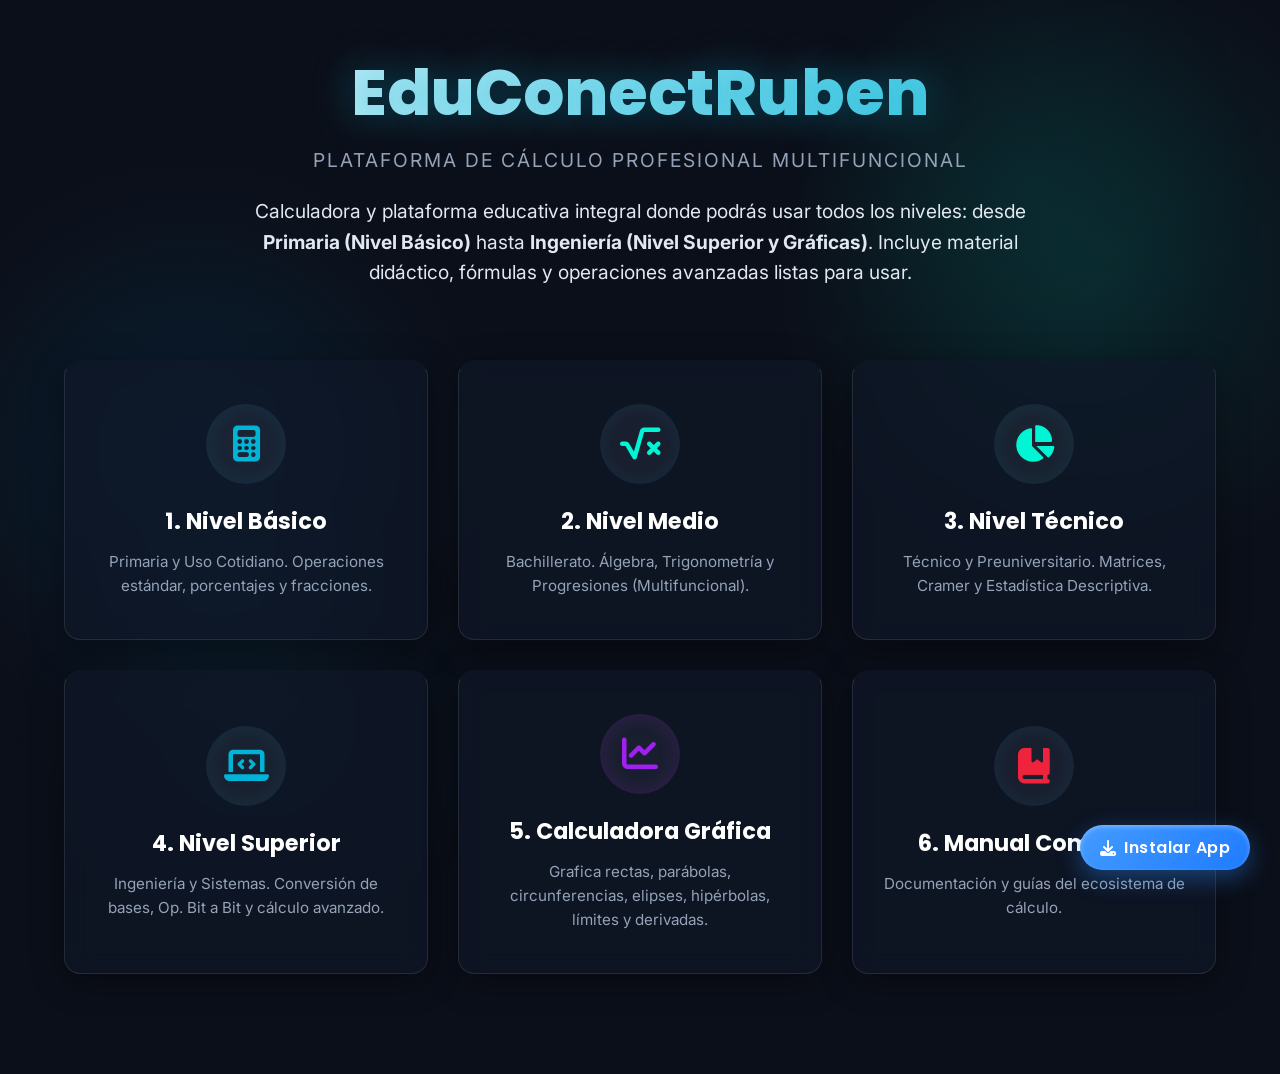
==== commit 245a23e3: "Add files via upload" ====
--- a/index.html
+++ b/index.html
@@ -38,6 +38,15 @@
             text-transform: uppercase;
         }
 
+        .hero-desc {
+            font-size: clamp(1rem, 3vw, 1.2rem);
+            color: #E2E8F0;
+            max-width: 800px;
+            margin: 1.5rem auto;
+            line-height: 1.6;
+            text-align: center;
+        }
+
         .grid-container {
             display: grid;
             grid-template-columns: repeat(auto-fit, minmax(min(100%, 300px), 1fr));
@@ -165,6 +174,9 @@
     <div class="hero-section">
         <h1 class="hero-title">EduConectRuben</h1>
         <p class="hero-subtitle">Plataforma de Cálculo Profesional Multifuncional</p>
+        <p class="hero-desc">
+            Calculadora y plataforma educativa integral donde podrás usar todos los niveles: desde <strong>Primaria (Nivel Básico)</strong> hasta <strong>Ingeniería (Nivel Superior y Gráficas)</strong>. Incluye material didáctico, fórmulas y operaciones avanzadas listas para usar.
+        </p>
     </div>
 
     <div class="grid-container">
